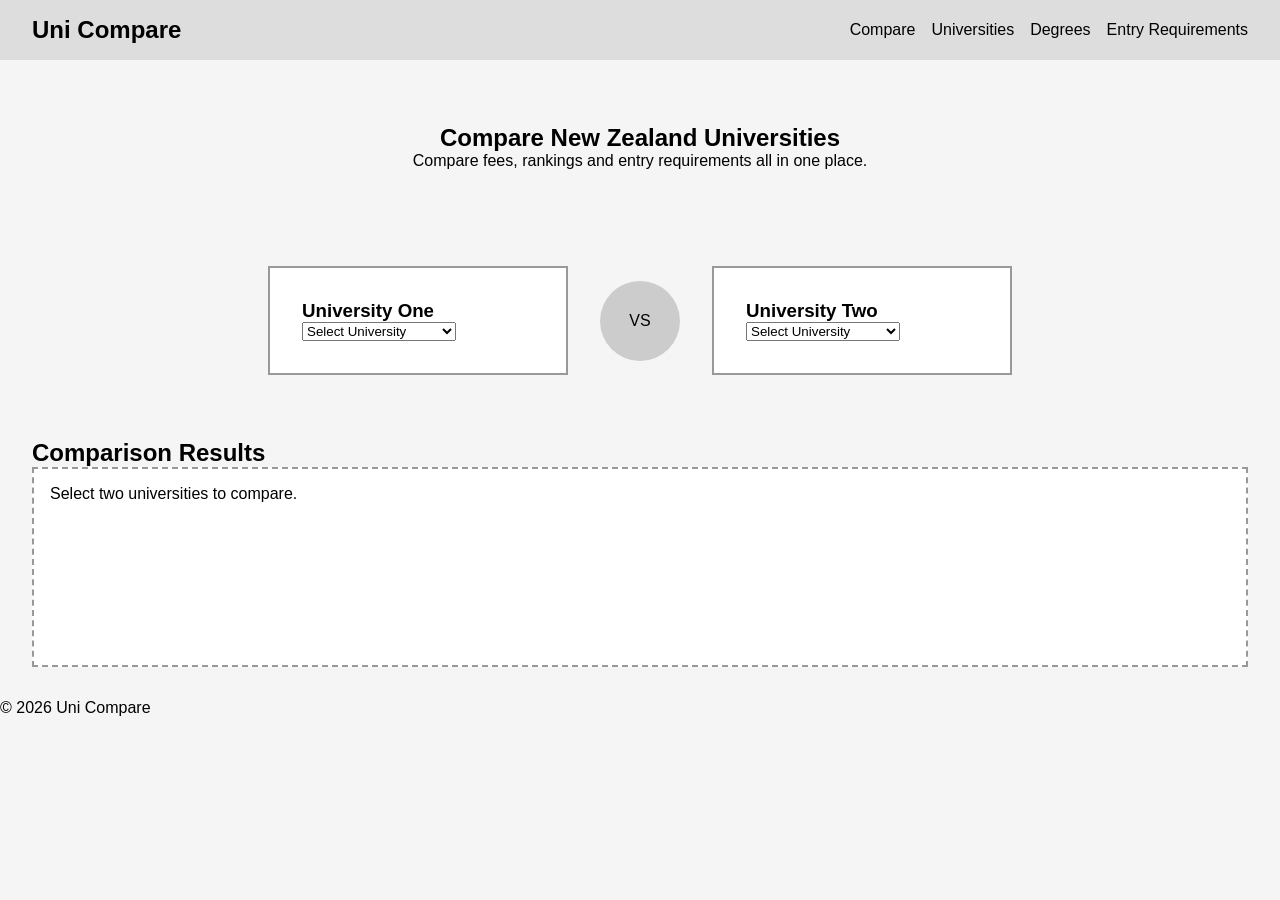
==== Index.html @ 641e543f "Header of the first version - header h1 and link only useing semantic tags" ====
<!DOCTYPE html>
<html lang="en">

<head>
    <meta charset="UTF-8">
    <meta name="viewport" content="width=device-width, initial-scale=1.0">
    <title>Uni Compare</title>

    <!-- Link CSS -->
    <link rel="stylesheet" href="src/css/style.css">
</head>

<body>

    <header>
        <nav>
            <h1>Uni Compare</h1>

            <ul>
                <li><a href="index.html">Compare</a></li>
                <li><a href="universities.html">Universities</a></li>
                <li><a href="degrees.html">Degrees</a></li>
                <li><a href="entry-req.html">Entry Requirements</a></li>
            </ul>
        </nav>
    </header>

    <main>

        <section class="hero">
            <h2>Compare New Zealand Universities</h2>
            <p>Compare fees, rankings and entry requirements all in one place.</p>
        </section>

        <section class="comparison">

            <article class="university-box">

                <h3>University One</h3>

                <select>
                    <option>Select University</option>
                    <option>University of Auckland</option>
                    <option>University of Waikato</option>
                </select>

            </article>

            <div class="vs-box">
                VS
            </div>

            <article class="university-box">

                <h3>University Two</h3>

                <select>
                    <option>Select University</option>
                    <option>University of Auckland</option>
                    <option>University of Waikato</option>
                </select>

            </article>

        </section>

        <section class="results">

            <h2>Comparison Results</h2>

            <div id="resultsBox">
                Select two universities to compare.
            </div>

        </section>

    </main>

    <footer>
        <p>© 2026 Uni Compare</p>
    </footer>

    <script src="js/script.js"></script>

</body>
</html>
---- src/css/style.css ----
/* Reset base attr on elements  */

* {
    margin: 0;
    padding: 0;
    box-sizing: border-box;
}

/* body univerial proptrys */

body {
    font-family: Arial, sans-serif;
    background: #f5f5f5;
}

/* Navigation only useing semantic  */

nav {
    display: flex;
    justify-content: space-between;
    align-items: center;

    padding: 1rem 2rem;

    background: #ddd;
}

nav ul {
    display: flex;
    gap: 1rem;

    list-style: none;
}

nav a {
    text-decoration: none;
    color: black;
}

/* Hero */

.hero {
    text-align: center;
    padding: 4rem 1rem;
}

/* Compare Section */

.comparison {
    display: flex;
    justify-content: center;
    align-items: center;

    gap: 2rem;

    padding: 2rem;
}

.university-box {
    width: 300px;

    background: white;

    border: 2px solid #999;

    padding: 2rem;
}

.vs-box {
    width: 80px;
    height: 80px;

    border-radius: 50%;

    background: #ccc;

    display: flex;
    justify-content: center;
    align-items: center;
}

/* Results */

.results {
    padding: 2rem;
}

#resultsBox {
    min-height: 200px;

    border: 2px dashed #999;

    background: white;

    padding: 1rem;
}

/* Responsive */

@media (max-width: 768px) {

    .comparison {
        flex-direction: column;
    }

}
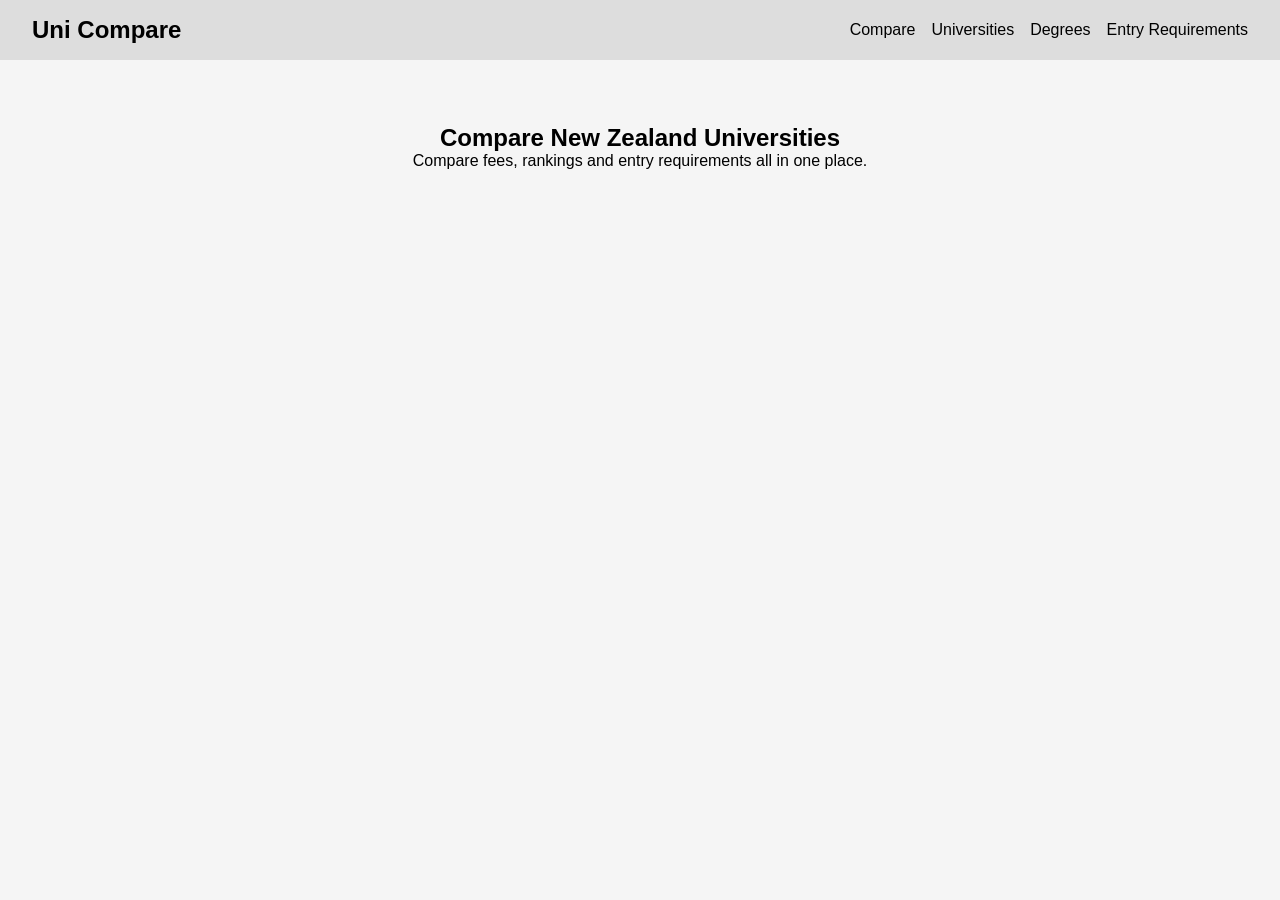
==== commit 32919a39: "Hero + comparison section added Ids to the comparison section so i can change the text on the websit" ====
--- a/Index.html
+++ b/Index.html
@@ -1,18 +1,12 @@
 <!DOCTYPE html>
 <html lang="en">
-
+    <link rel="stylesheet" href="src/css/style.css" >
 <head>
     <meta charset="UTF-8">
     <meta name="viewport" content="width=device-width, initial-scale=1.0">
-    <title>Uni Compare</title>
-
-    <!-- Link CSS -->
-    <link rel="stylesheet" href="src/css/style.css">
+    <title>Unicompare</title>
 </head>
-
-<body>
-
-    <header>
+   <header>
         <nav>
             <h1>Uni Compare</h1>
 
@@ -25,62 +19,20 @@
         </nav>
     </header>
 
-    <main>
-
+  <main>
+    
         <section class="hero">
             <h2>Compare New Zealand Universities</h2>
             <p>Compare fees, rankings and entry requirements all in one place.</p>
-        </section>
-
-        <section class="comparison">
-
-            <article class="university-box">
-
-                <h3>University One</h3>
-
-                <select>
-                    <option>Select University</option>
-                    <option>University of Auckland</option>
-                    <option>University of Waikato</option>
-                </select>
-
-            </article>
-
-            <div class="vs-box">
-                VS
-            </div>
-
-            <article class="university-box">
-
-                <h3>University Two</h3>
-
-                <select>
-                    <option>Select University</option>
-                    <option>University of Auckland</option>
-                    <option>University of Waikato</option>
-                </select>
-
-            </article>
 
         </section>
-
-        <section class="results">
-
-            <h2>Comparison Results</h2>
-
-            <div id="resultsBox">
-                Select two universities to compare.
-            </div>
-
-        </section>
-
-    </main>
-
-    <footer>
-        <p>© 2026 Uni Compare</p>
-    </footer>
+ 
+   
 
     <script src="js/script.js"></script>
-
+     
+  </main>
+<body>
+    
 </body>
 </html>
--- a/src/css/style.css
+++ b/src/css/style.css
@@ -1,4 +1,4 @@
-/* Reset base attr on elements  */
+/* Reseting all of the default attr */
 
 * {
     margin: 0;
@@ -6,14 +6,14 @@
     box-sizing: border-box;
 }
 
-/* body univerial proptrys */
+/* Body */
 
 body {
     font-family: Arial, sans-serif;
     background: #f5f5f5;
 }
 
-/* Navigation only useing semantic  */
+/* Navigation */
 
 nav {
     display: flex;
@@ -25,12 +25,19 @@
     background: #ddd;
 }
 
+
 nav ul {
     display: flex;
     gap: 1rem;
 
-    list-style: none;
+     list-style: none;  /* Text decoraion is not spesific enouguh for li lists */
 }
+
+nav a {
+    text-decoration: none;
+    color: black;
+}
+
 
 nav a {
     text-decoration: none;
@@ -61,8 +68,7 @@
 
     background: white;
 
-    border: 2px solid #999;
-
+  
     padding: 2rem;
 }
 
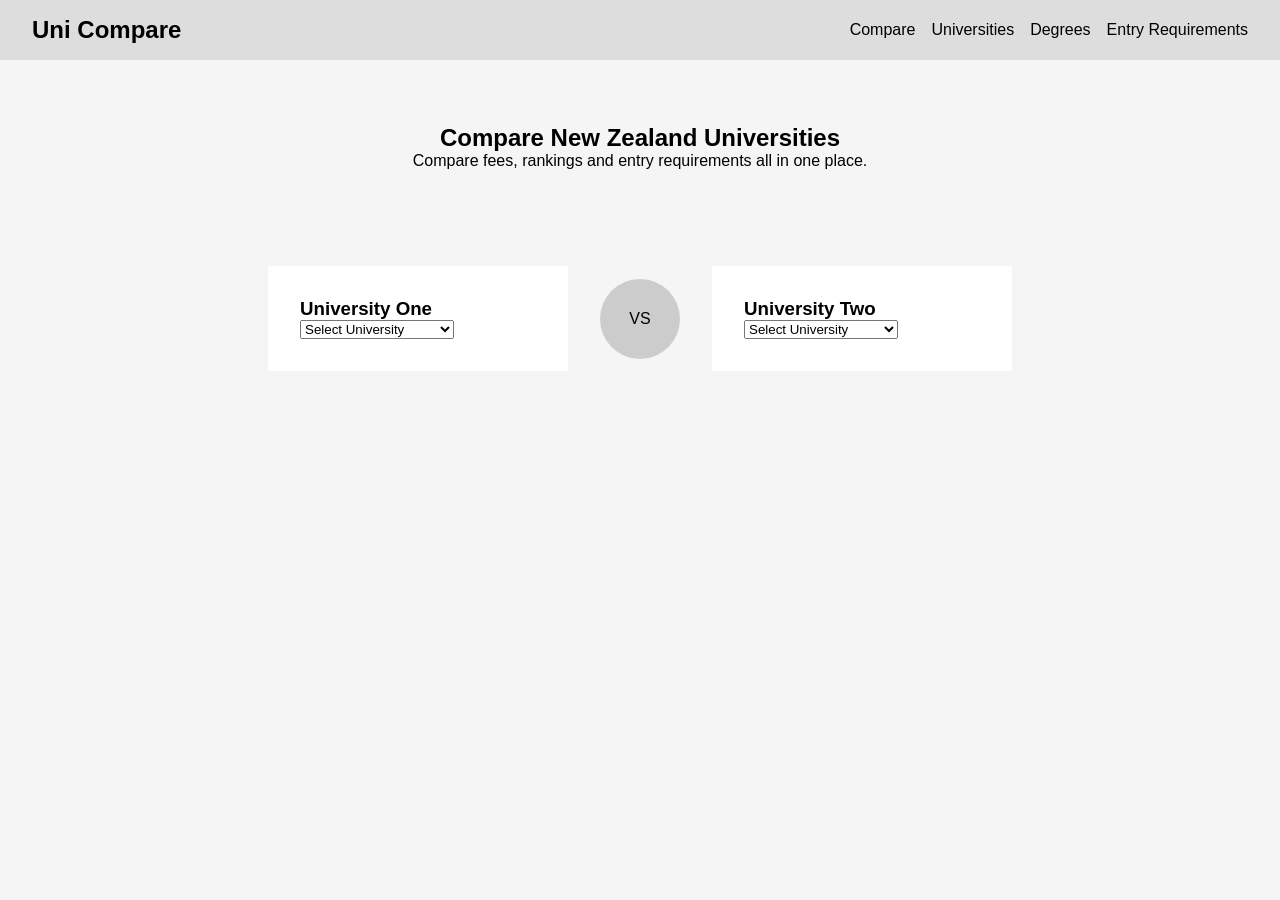
==== commit 04296bc6: "Comparisons box solely just css with a form drop down" ====
--- a/Index.html
+++ b/Index.html
@@ -26,7 +26,40 @@
             <p>Compare fees, rankings and entry requirements all in one place.</p>
 
         </section>
- 
+ <section class="comparison">
+
+            <article class="university-box">
+
+                <h3>University One</h3>
+
+                <select>
+                    <option>Select University</option>
+                    <option>University of Auckland</option>
+                    <option>University of Waikato</option>
+                </select>
+
+            </article>
+
+            <div class="vs-box">
+                VS
+            </div>
+
+            <article class="university-box">
+
+                <h3>University Two</h3>
+
+                <select>
+                    <option>Select University</option>
+                    <option>University of Auckland</option>
+                    <option>University of Waikato</option>
+                </select>
+
+            </article>
+
+        </section>
+
+        
+    
    
 
     <script src="js/script.js"></script>
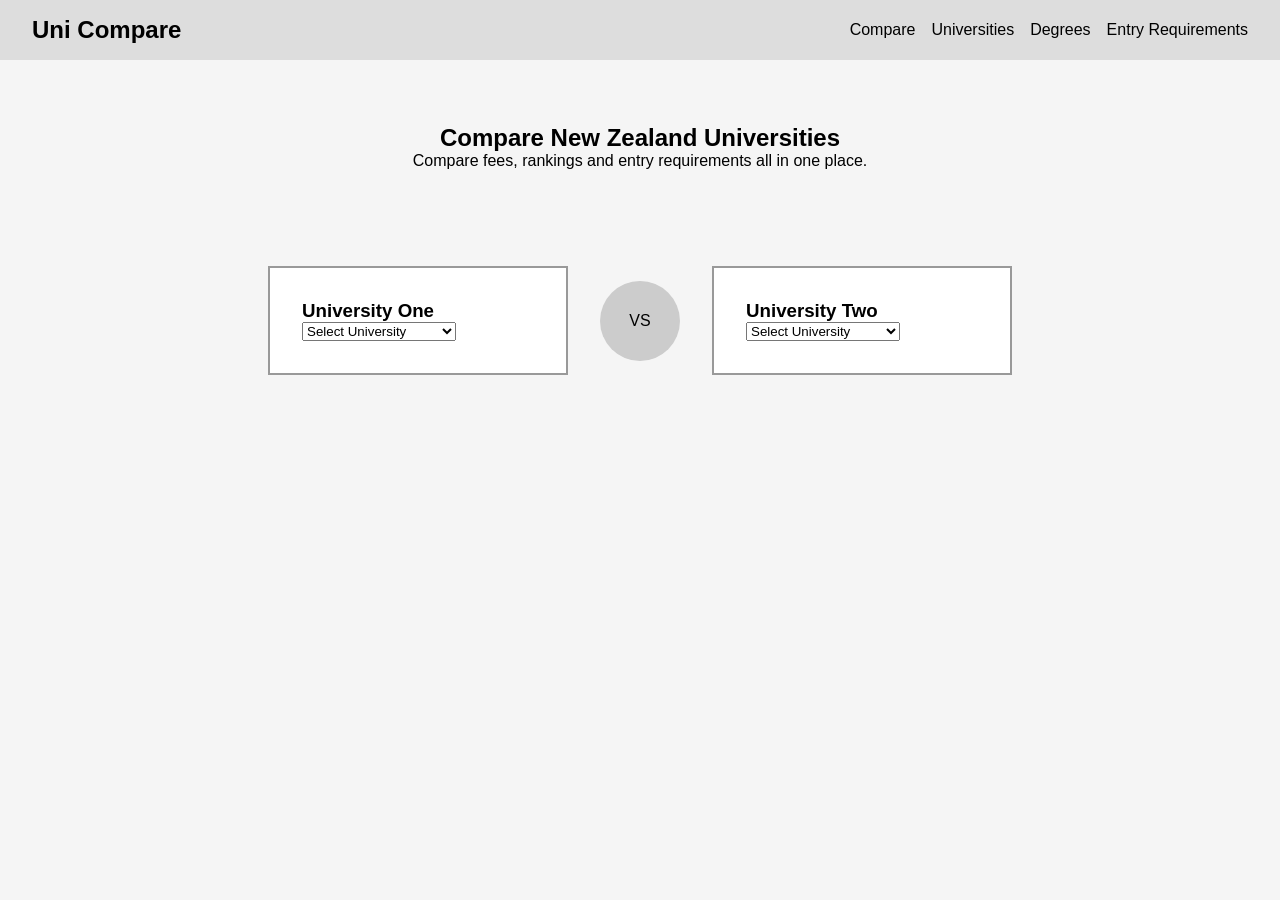
==== commit 9fc0e357: "Comparison interactive form so  you can chose uni" ====
--- a/Index.html
+++ b/Index.html
@@ -7,6 +7,7 @@
     <title>Unicompare</title>
 </head>
    <header>
+
         <nav>
             <h1>Uni Compare</h1>
 
@@ -18,6 +19,7 @@
             </ul>
         </nav>
     </header>
+
 
   <main>
     
@@ -58,6 +60,7 @@
 
         </section>
 
+
         
     
    
@@ -67,5 +70,13 @@
   </main>
 <body>
     
+
+    </main>
+
+    
+
+    <script src="js/script.js"></script>
+
+
 </body>
 </html>
--- a/src/css/style.css
+++ b/src/css/style.css
@@ -6,31 +6,28 @@
     box-sizing: border-box;
 }
 
-/* Body */
+
 
 body {
     font-family: Arial, sans-serif;
     background: #f5f5f5;
 }
 
-/* Navigation */
+
 
 nav {
     display: flex;
     justify-content: space-between;
     align-items: center;
-
     padding: 1rem 2rem;
-
     background: #ddd;
 }
-
 
 nav ul {
     display: flex;
     gap: 1rem;
 
-     list-style: none;  /* Text decoraion is not spesific enouguh for li lists */
+    list-style: none;
 }
 
 nav a {
@@ -39,69 +36,42 @@
 }
 
 
-nav a {
-    text-decoration: none;
-    color: black;
-}
-
-/* Hero */
 
 .hero {
     text-align: center;
     padding: 4rem 1rem;
 }
 
-/* Compare Section */
+
 
 .comparison {
     display: flex;
     justify-content: center;
     align-items: center;
-
     gap: 2rem;
-
     padding: 2rem;
 }
 
 .university-box {
     width: 300px;
-
     background: white;
-
-  
+    border: 2px solid #999;
     padding: 2rem;
 }
 
 .vs-box {
     width: 80px;
     height: 80px;
-
     border-radius: 50%;
-
     background: #ccc;
-
     display: flex;
     justify-content: center;
     align-items: center;
 }
 
-/* Results */
 
-.results {
-    padding: 2rem;
-}
 
-#resultsBox {
-    min-height: 200px;
 
-    border: 2px dashed #999;
-
-    background: white;
-
-    padding: 1rem;
-}
-
-/* Responsive */
 
 @media (max-width: 768px) {
 
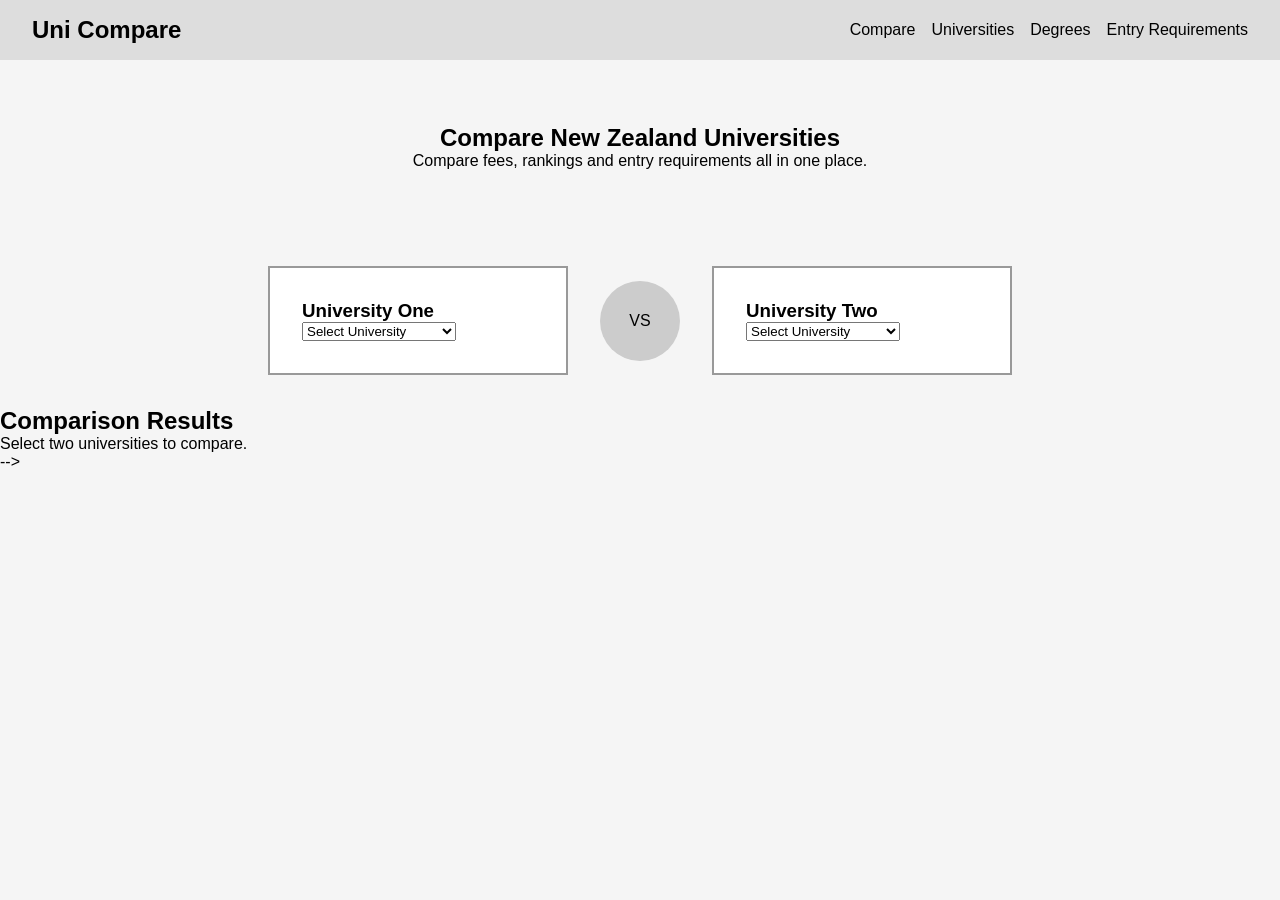
==== commit b83e2fb4: "Comparison resuts sections - sectiuon where the resuts are going to be  - pre any styeised or coour " ====
--- a/Index.html
+++ b/Index.html
@@ -1,13 +1,18 @@
 <!DOCTYPE html>
 <html lang="en">
-    <link rel="stylesheet" href="src/css/style.css" >
+
 <head>
     <meta charset="UTF-8">
     <meta name="viewport" content="width=device-width, initial-scale=1.0">
-    <title>Unicompare</title>
+    <title>Uni Compare</title>
+
+    <!-- Link CSS -->
+    <link rel="stylesheet" href="src/css/style.css">
 </head>
-   <header>
 
+<body>
+
+    <header>
         <nav>
             <h1>Uni Compare</h1>
 
@@ -20,15 +25,14 @@
         </nav>
     </header>
 
+     <main>
 
-  <main>
-    
         <section class="hero">
             <h2>Compare New Zealand Universities</h2>
             <p>Compare fees, rankings and entry requirements all in one place.</p>
+        </section>
 
-        </section>
- <section class="comparison">
+        <section class="comparison">
 
             <article class="university-box">
 
@@ -60,23 +64,20 @@
 
         </section>
 
+        <section class="results">
 
-        
-    
-   
+            <h2>Comparison Results</h2>
 
-    <script src="js/script.js"></script>
-     
-  </main>
-<body>
-    
+            <div id="resultsBox">
+                Select two universities to compare.
+            </div>
 
-    </main>
+        </section>
 
-    
+    </main> -->
+
 
     <script src="js/script.js"></script>
 
-
 </body>
 </html>
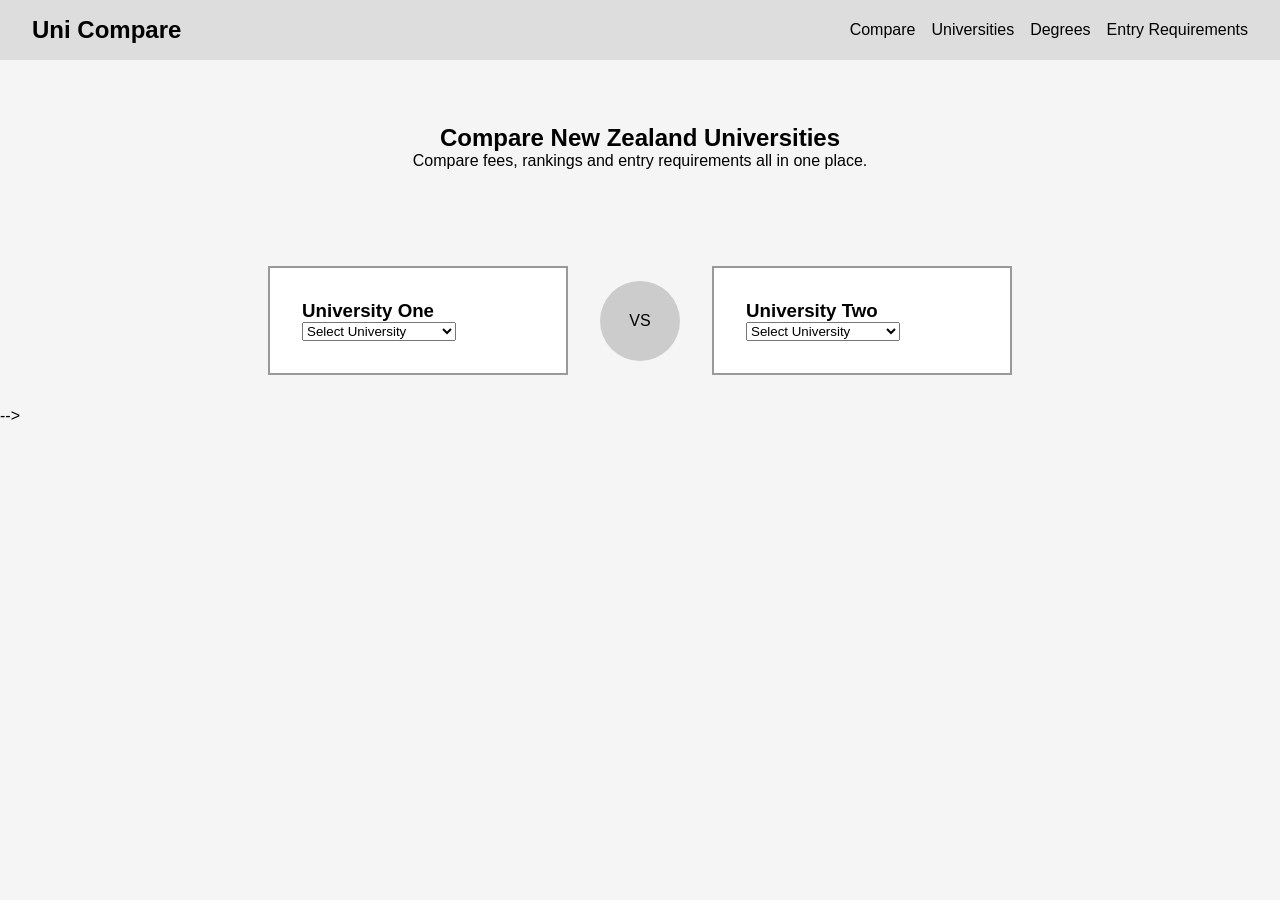
==== commit 5f25b5de: "Merge branch 'main' of https://github.com/sashela-2/Unicompare" ====
--- a/Index.html
+++ b/Index.html
@@ -1,18 +1,13 @@
 <!DOCTYPE html>
 <html lang="en">
-
+    <link rel="stylesheet" href="src/css/style.css" >
 <head>
     <meta charset="UTF-8">
     <meta name="viewport" content="width=device-width, initial-scale=1.0">
-    <title>Uni Compare</title>
+    <title>Unicompare</title>
+</head>
+   <header>
 
-    <!-- Link CSS -->
-    <link rel="stylesheet" href="src/css/style.css">
-</head>
-
-<body>
-
-    <header>
         <nav>
             <h1>Uni Compare</h1>
 
@@ -27,12 +22,14 @@
 
      <main>
 
+  <main>
+    
         <section class="hero">
             <h2>Compare New Zealand Universities</h2>
             <p>Compare fees, rankings and entry requirements all in one place.</p>
+
         </section>
-
-        <section class="comparison">
+ <section class="comparison">
 
             <article class="university-box">
 
@@ -64,20 +61,22 @@
 
         </section>
 
-        <section class="results">
 
-            <h2>Comparison Results</h2>
+        
+    
+   
 
-            <div id="resultsBox">
-                Select two universities to compare.
-            </div>
-
-        </section>
+    <script src="js/script.js"></script>
+     
+  </main>
+<body>
+    
 
     </main> -->
 
 
     <script src="js/script.js"></script>
 
+
 </body>
 </html>
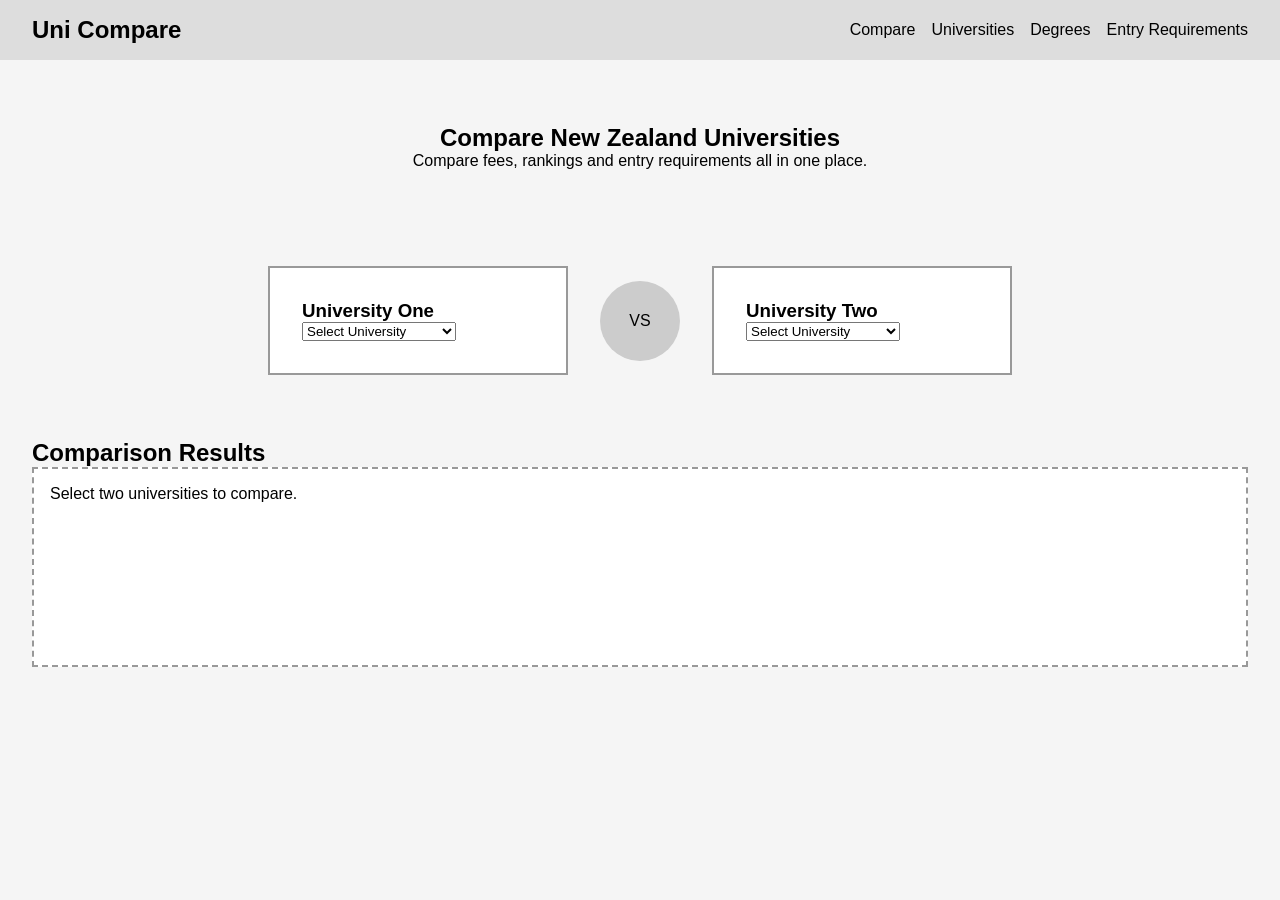
==== commit 92a89b7c: "my save reverted old version" ====
--- a/Index.html
+++ b/Index.html
@@ -30,27 +30,21 @@
 
         </section>
  <section class="comparison">
-
-            <article class="university-box">
-
+        <article class="university-box">
                 <h3>University One</h3>
-
                 <select>
                     <option>Select University</option>
                     <option>University of Auckland</option>
                     <option>University of Waikato</option>
                 </select>
-
-            </article>
-
+        </article>
             <div class="vs-box">
                 VS
             </div>
-
-            <article class="university-box">
+        
+        <article class="university-box">
 
                 <h3>University Two</h3>
-
                 <select>
                     <option>Select University</option>
                     <option>University of Auckland</option>
@@ -60,6 +54,17 @@
             </article>
 
         </section>
+ <section class="results">
+
+            <h2>Comparison Results</h2>
+
+            <div id="resultsBox">
+                Select two universities to compare.
+            </div>
+
+        </section>
+
+    </main>
 
 
         
@@ -68,15 +73,7 @@
 
     <script src="js/script.js"></script>
      
-  </main>
-<body>
-    
-
-    </main> -->
-
-
-    <script src="js/script.js"></script>
-
+  
 
 </body>
 </html>
--- a/src/css/style.css
+++ b/src/css/style.css
@@ -79,4 +79,18 @@
         flex-direction: column;
     }
 
+}
+
+.results {
+    padding: 2rem;
+}
+
+#resultsBox {
+    min-height: 200px;
+
+    border: 2px dashed #999;
+
+    background: white;
+
+    padding: 1rem;
 }
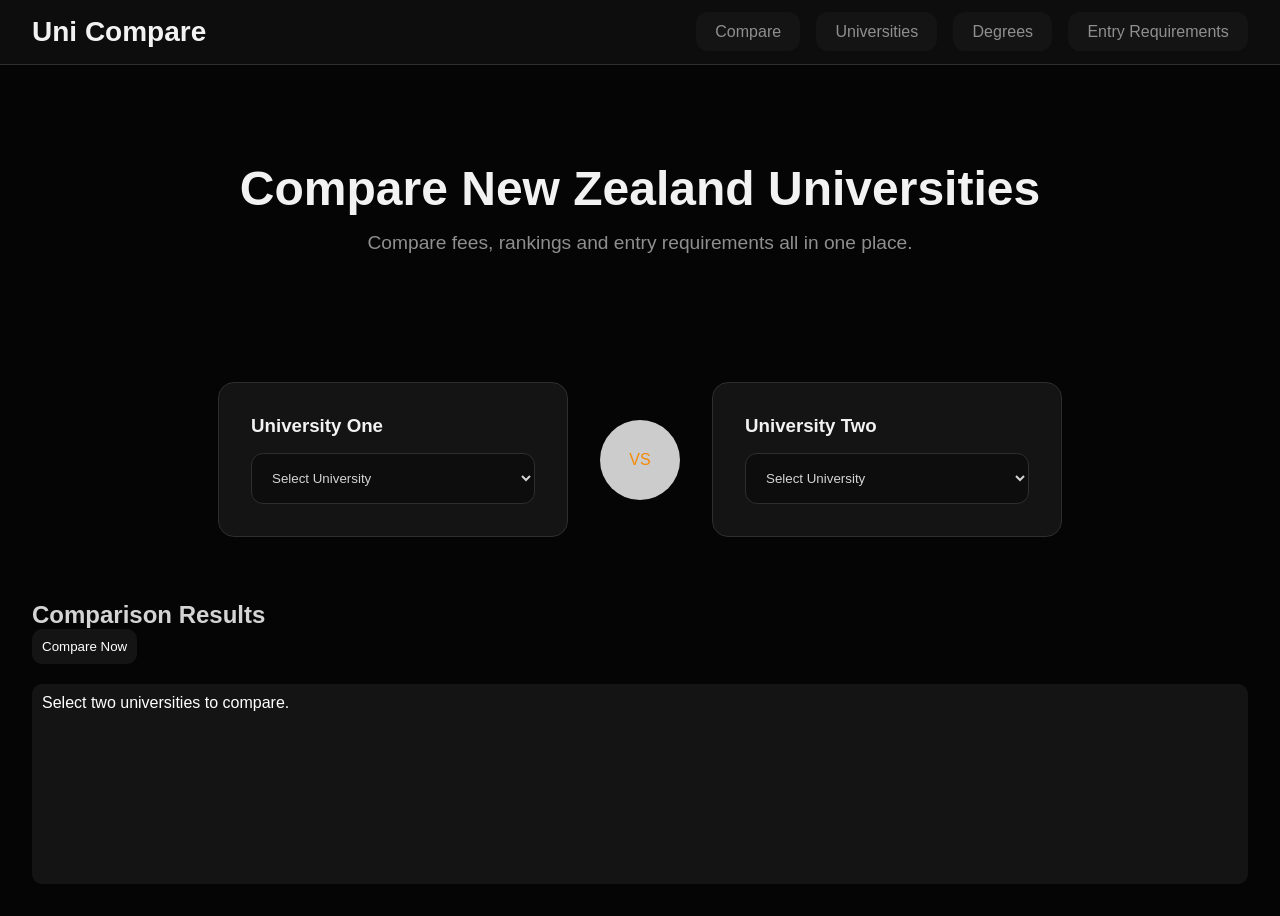
==== commit 2b6b1e66: "Increased variables increased variables for Universitys" ====
--- a/Index.html
+++ b/Index.html
@@ -29,7 +29,7 @@
             <p>Compare fees, rankings and entry requirements all in one place.</p>
 
         </section>
- <section class="comparison">
+ <!-- <section class="comparison">
         <article class="university-box">
                 <h3>University One</h3>
                 <select>
@@ -62,16 +62,43 @@
                 Select two universities to compare.
             </div>
 
-        </section>
+        </section> -->
+        <section class="comparison">
+  <article class="university-box">
+    <h3>University One</h3>
+    <select id="uni1">
+      <option>Select University</option>
+      <option value="auckland">University of Auckland</option>
+      <option value="waikato">University of Waikato</option>
+    </select>
+  </article>
+
+  <div class="vs-box">VS</div>
+
+  <article class="university-box">
+    <h3>University Two</h3>
+    <select id="uni2">
+      <option>Select University</option>
+      <option value="auckland">University of Auckland</option>
+      <option value="waikato">University of Waikato</option>
+    </select>
+  </article>
+</section>
+
+<section class="results">
+  <h2>Comparison Results</h2>
+  <button onclick="compareUnis()">Compare Now</button>
+  <div id="resultsBox">Select two universities to compare.</div>
+</section>
 
     </main>
 
 
-        
+    
     
    
 
-    <script src="js/script.js"></script>
+    <script src="src/js/index.js"></script>
      
   
 
--- a/src/css/style.css
+++ b/src/css/style.css
@@ -1,4 +1,20 @@
 /* Reseting all of the default attr */
+
+
+:root{
+    --bg-main:#050505;
+    --bg-section:#0D0D0D;
+    --bg-card:#141414;
+
+    --border:#2E2E2E;
+
+    --primary:#F58A07;
+    --primary-hover:#FF9F1C;
+
+    --text-heading:#F2F2F2;
+    --text-body:#D4D4D4;
+    --text-muted:#8F8F8F;
+}
 
 * {
     margin: 0;
@@ -8,11 +24,12 @@
 
 
 
+
 body {
-    font-family: Arial, sans-serif;
-    background: #f5f5f5;
+    font-family: 'Poppins', sans-serif;
+    background: var(--bg-main);
+    color: var(--text-body);
 }
-
 
 
 nav {
@@ -20,28 +37,54 @@
     justify-content: space-between;
     align-items: center;
     padding: 1rem 2rem;
-    background: #ddd;
+    background: var(--bg-section);
+    border-bottom: 1px solid var(--border);
 }
 
+nav h1 {
+    color: var(--text-heading);
+    font-size: 1.75rem;
+    font-weight: 700;
+}
 nav ul {
     display: flex;
     gap: 1rem;
-
     list-style: none;
 }
 
 nav a {
     text-decoration: none;
-    color: black;
+    color: var(--text-muted);
+    padding: 0.7rem 1.2rem;
+    border-radius: 0.75rem;
+    background: var(--bg-card);
+    transition: 0.3s;
 }
 
+nav a:hover {
+    background: var(--primary);
+    color: white;
+}
 
 
 .hero {
     text-align: center;
-    padding: 4rem 1rem;
+    padding: 6rem 1rem;
 }
 
+.hero h2 {
+    font-size: 3rem;
+    font-weight: 700;
+    color: var(--text-heading);
+    margin-bottom: 1rem;
+}
+
+.hero p {
+    font-size: 1.2rem;
+    color: var(--text-muted);
+    max-width: 600px;
+    margin: 0 auto;
+}
 
 
 .comparison {
@@ -53,12 +96,28 @@
 }
 
 .university-box {
-    width: 300px;
-    background: white;
-    border: 2px solid #999;
+    width: 350px;
+    background: var(--bg-card);
+    border: 1px solid var(--border);
+    border-radius: 1rem;
     padding: 2rem;
+
 }
 
+.university-box h3 {
+    color: var(--text-heading);
+    margin-bottom: 1rem;
+}
+
+
+select {
+    width: 100%;
+    padding: 1rem;
+    background: var(--bg-section);
+    border: 1px solid var(--border);
+    border-radius: 0.75rem;
+    color: var(--text-body);
+}
 .vs-box {
     width: 80px;
     height: 80px;
@@ -67,6 +126,7 @@
     display: flex;
     justify-content: center;
     align-items: center;
+    color: var(--primary);
 }
 
 
@@ -83,14 +143,44 @@
 
 .results {
     padding: 2rem;
+    background-color: var(--bg-main);
+
+   
 }
-
 #resultsBox {
     min-height: 200px;
 
     border: 2px dashed #999;
 
-    background: white;
+    background: var(--bg-main);
 
     padding: 1rem;
-}+}
+
+button {
+    background: var(--bg-card);
+    color: white;
+    padding: 10px;
+    border: none;
+    cursor: pointer;
+    border-radius: 10px;
+    
+}
+button:hover{
+    background-color: orange;
+    transition: 0.5s;
+}
+
+#resultsBox {
+    margin-top: 20px;
+    border: 1px solid black;
+    padding: 10px;
+    background: var(--bg-card);
+    border: var(--border);
+    color: white;
+    border-radius: 10px;
+
+
+}
+
+/* en */
